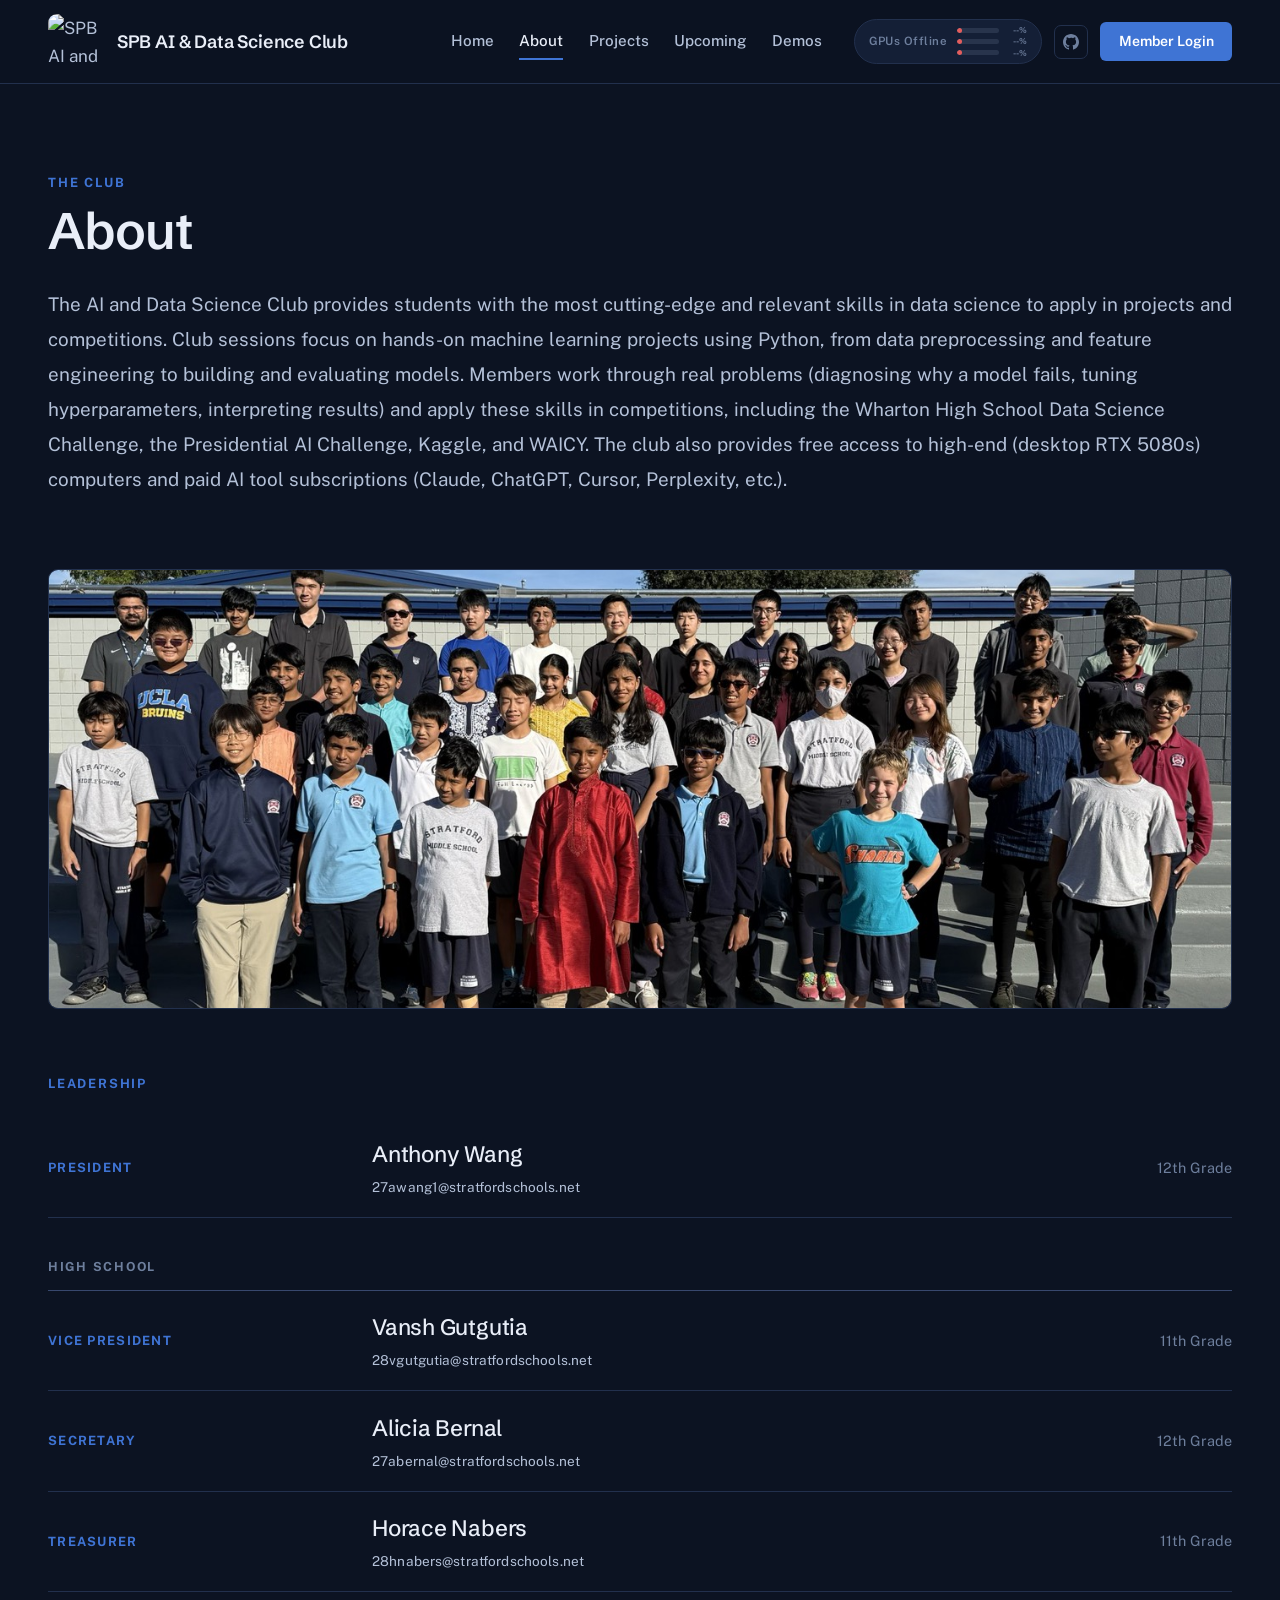
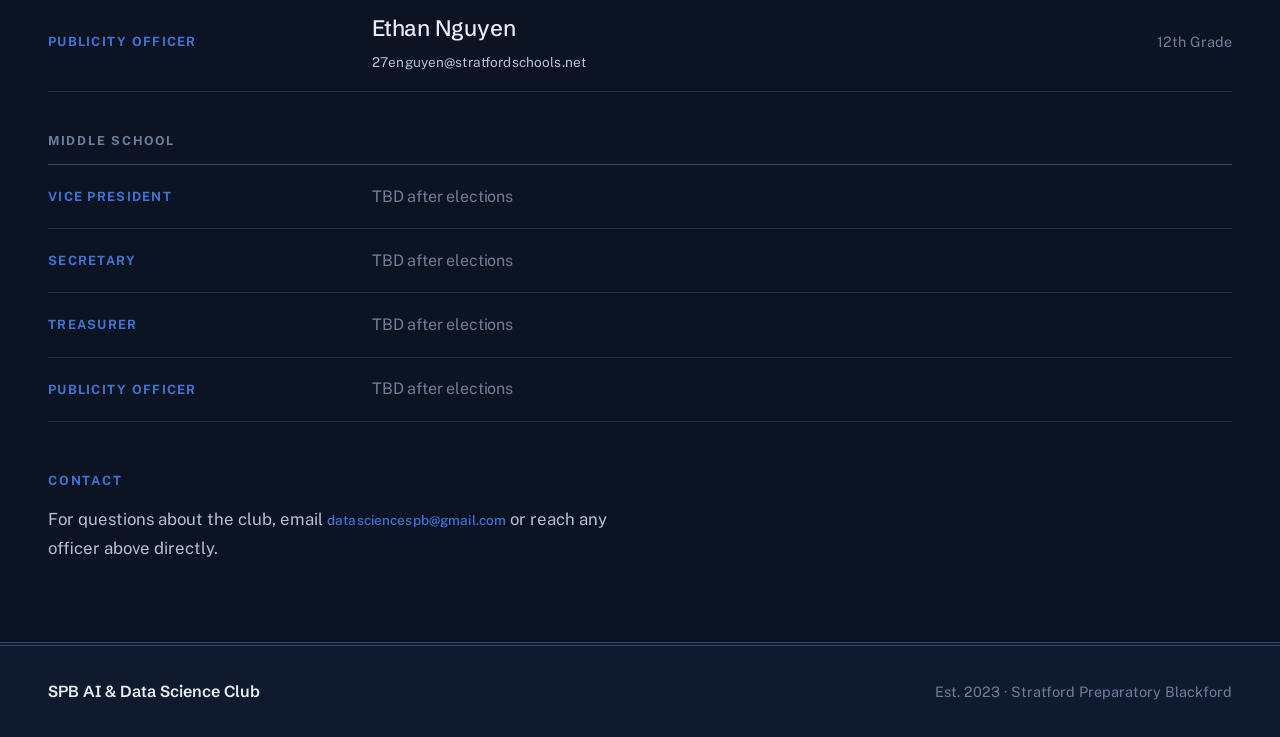
==== about.html @ 188452bf "Widen layout, enlarge poster, add Google Maps embed to Upcoming - Container width 1120 -> 1320px so " ====
<!DOCTYPE html>
<html lang="en">
<head>
  <meta charset="UTF-8" />
  <meta name="viewport" content="width=device-width, initial-scale=1.0" />
  <title>About - SPB AI &amp; Data Science Club</title>
  <link rel="preconnect" href="https://fonts.googleapis.com" />
  <link rel="preconnect" href="https://fonts.gstatic.com" crossorigin />
  <link href="https://fonts.googleapis.com/css2?family=Schibsted+Grotesk:ital,wght@0,400..900;1,400..900&family=Public+Sans:wght@400;500;600;700&display=swap" rel="stylesheet" />
  <meta name="description" content="What the club does, the competitions it enters, and the leadership roster." />
  <meta property="og:type" content="website" />
  <meta property="og:site_name" content="SPB AI &amp; Data Science Club" />
  <meta property="og:title" content="About - SPB AI & Data Science Club" />
  <meta property="og:description" content="What the club does, the competitions it enters, and the leadership roster." />
  <meta property="og:url" content="https://spbdatascience.org/about" />
  <meta property="og:image" content="https://spbdatascience.org/logo.png" />
  <meta name="twitter:card" content="summary" />
  <link rel="icon" type="image/png" href="/logo.png" />
  <link rel="stylesheet" href="css/style.css?v=40" />
</head>
<body>

  <header class="masthead">
    <div class="masthead-inner">
      <a href="/" class="brand">
        <img src="/logo.png" alt="SPB AI and Data Science Club" width="44" height="44" />
        <span class="brand-name">SPB AI &amp; Data Science Club</span>
      </a>
      <nav class="nav-links">
        <a href="/" data-nav="home">Home</a>
        <a href="/about" class="active" data-nav="about">About</a>
        <a href="/projects" data-nav="projects">Projects</a>
        <a href="/upcoming" data-nav="upcoming">Upcoming</a>
        <a href="https://demo.spbdatascience.org" data-nav="demos">Demos</a>
      </nav>
      <div class="masthead-right">
        <div class="gpu-status-pill" id="gpuPill"><div class="gd" id="gpuDot"></div><span class="gt" id="gpuTxt">GPUs</span></div>
        <a href="https://github.com/SPB-AI-Data-Science-Club" target="_blank" class="nav-github" title="GitHub">
          <svg width="16" height="16" viewBox="0 0 24 24" fill="currentColor"><path d="M12 0C5.374 0 0 5.373 0 12c0 5.302 3.438 9.8 8.207 11.387.599.111.793-.261.793-.577v-2.234c-3.338.726-4.033-1.416-4.033-1.416-.546-1.387-1.333-1.756-1.333-1.756-1.089-.745.083-.729.083-.729 1.205.084 1.839 1.237 1.839 1.237 1.07 1.834 2.807 1.304 3.492.997.107-.775.418-1.305.762-1.604-2.665-.305-5.467-1.334-5.467-5.931 0-1.311.469-2.381 1.236-3.221-.124-.303-.535-1.524.117-3.176 0 0 1.008-.322 3.301 1.23A11.509 11.509 0 0 1 12 5.803c1.02.005 2.047.138 3.006.404 2.291-1.552 3.297-1.23 3.297-1.23.653 1.653.242 2.874.118 3.176.77.84 1.235 1.911 1.235 3.221 0 4.609-2.807 5.624-5.479 5.921.43.372.823 1.102.823 2.222v3.293c0 .319.192.694.801.576C20.566 21.797 24 17.3 24 12c0-6.627-5.373-12-12-12z"/></svg>
        </a>
        <a href="https://club.spbdatascience.org" class="nav-login">Member Login</a>
      </div>
    </div>
  </header>

  <div class="page-wrap">
    <div class="container">

      <div class="page-header compact">
        <span class="kicker">The Club</span>
        <h1 class="section-title">About</h1>
      </div>

      <div class="about-desc">
        <p>The AI and Data Science Club provides students with the most cutting-edge and relevant skills in data science to apply in projects and competitions. Club sessions focus on hands-on machine learning projects using Python, from data preprocessing and feature engineering to building and evaluating models. Members work through real problems (diagnosing why a model fails, tuning hyperparameters, interpreting results) and apply these skills in competitions, including the Wharton High School Data Science Challenge, the Presidential AI Challenge, Kaggle, and WAICY. The club also provides free access to high-end (desktop RTX 5080s) computers and paid AI tool subscriptions (Claude, ChatGPT, Cursor, Perplexity, etc.).</p>
      </div>

      <div class="photo-feature" style="margin: 3rem 0 4rem;">
        <img class="photo-img" src="/img/club-photo.jpg" width="1400" height="1050" loading="lazy" decoding="async" alt="SPB AI and Data Science Club members" />
      </div>

      <span class="kicker">Leadership</span>

      <div class="roster">

        <div class="roster-row">
          <span class="roster-role">President</span>
          <span class="roster-person">
            <span class="roster-name">Anthony Wang</span>
            <a class="roster-email" href="mailto:27awang1@stratfordschools.net">27awang1@stratfordschools.net</a>
          </span>
          <span class="roster-grade">12th Grade</span>
        </div>

        <div class="roster-group">High School</div>

        <div class="roster-row">
          <span class="roster-role">Vice President</span>
          <span class="roster-person">
            <span class="roster-name">Vansh Gutgutia</span>
            <a class="roster-email" href="mailto:28vgutgutia@stratfordschools.net">28vgutgutia@stratfordschools.net</a>
          </span>
          <span class="roster-grade">11th Grade</span>
        </div>
        <div class="roster-row">
          <span class="roster-role">Secretary</span>
          <span class="roster-person">
            <span class="roster-name">Alicia Bernal</span>
            <a class="roster-email" href="mailto:27abernal@stratfordschools.net">27abernal@stratfordschools.net</a>
          </span>
          <span class="roster-grade">12th Grade</span>
        </div>
        <div class="roster-row">
          <span class="roster-role">Treasurer</span>
          <span class="roster-person">
            <span class="roster-name">Horace Nabers</span>
            <a class="roster-email" href="mailto:28hnabers@stratfordschools.net">28hnabers@stratfordschools.net</a>
          </span>
          <span class="roster-grade">11th Grade</span>
        </div>
        <div class="roster-row">
          <span class="roster-role">Publicity Officer</span>
          <span class="roster-person">
            <span class="roster-name">Ethan Nguyen</span>
            <a class="roster-email" href="mailto:27enguyen@stratfordschools.net">27enguyen@stratfordschools.net</a>
          </span>
          <span class="roster-grade">12th Grade</span>
        </div>

        <div class="roster-group">Middle School</div>

        <div class="roster-row">
          <span class="roster-role">Vice President</span>
          <span class="roster-name roster-name--empty">TBD after elections</span>
          <span class="roster-grade"></span>
        </div>
        <div class="roster-row">
          <span class="roster-role">Secretary</span>
          <span class="roster-name roster-name--empty">TBD after elections</span>
          <span class="roster-grade"></span>
        </div>
        <div class="roster-row">
          <span class="roster-role">Treasurer</span>
          <span class="roster-name roster-name--empty">TBD after elections</span>
          <span class="roster-grade"></span>
        </div>
        <div class="roster-row">
          <span class="roster-role">Publicity Officer</span>
          <span class="roster-name roster-name--empty">TBD after elections</span>
          <span class="roster-grade"></span>
        </div>

      </div>

      <div class="contact-block">
        <span class="kicker">Contact</span>
        <p class="contact-line">For questions about the club, email
          <a class="roster-email" href="mailto:datasciencespb@gmail.com">datasciencespb@gmail.com</a>
          or reach any officer above directly.</p>
      </div>

    </div>
  </div>

  <footer class="footer" style="margin-top: 5rem;">
    <div class="footer-inner">
      <span class="footer-left">SPB AI &amp; Data Science Club</span>
      <span class="footer-right">Est. 2023 &middot; Stratford Preparatory Blackford</span>
    </div>
  </footer>


<script>
(function(){
  if (window.matchMedia('(prefers-reduced-motion: reduce)').matches) return;
  var targets = document.querySelectorAll('.section, .project-row, .demo-banner, .roster-row, .photo-feature');
  if (!('IntersectionObserver' in window)) return;
  var io = new IntersectionObserver(function(entries){
    entries.forEach(function(e){
      if (e.isIntersecting) { e.target.classList.add('in'); io.unobserve(e.target); }
    });
  }, {threshold: 0.12});
  targets.forEach(function(t){ t.classList.add('reveal'); io.observe(t); });
})();
</script>
<script src="/js/gpu-status.js?v=7" defer></script>
</body>
</html>
---- css/style.css ----
/* ─────────────────────────────────────────────────────────────
   SPB AI & Data Science Club — dark editorial blue theme
   Schibsted Grotesk (display) + Public Sans (text) on deep navy
   ───────────────────────────────────────────────────────────── */

*, *::before, *::after { box-sizing: border-box; margin: 0; padding: 0; }

:root {
  color-scheme: dark;

  --paper:       #0c1322;   /* deep navy ground */
  --paper-deep:  #101a2e;   /* raised section panels */
  --card:        #141f36;

  --ink:         #e9eef8;   /* near-white text */
  --ink-soft:    #b4c1d8;
  --ink-faint:   #6e7f9d;

  --blue:        #3f74d4;   /* primary brand */
  --blue-deep:   #16294e;   /* dark panels */
  --blue-bright: #6494e8;   /* hover / links */
  --blue-wash:   #1a2a4a;   /* tinted fills */

  --rule:        #22304d;   /* hairlines */
  --rule-strong: #38486e;

  --ok:          #3ecb78;
  --warn:        #e3ab47;

  --font-display: 'Schibsted Grotesk', 'Helvetica Neue', sans-serif;
  --font-text:    'Public Sans', 'Helvetica Neue', sans-serif;
}

html { scroll-behavior: smooth; }
html, body { overflow-x: clip; }

body {
  font-family: var(--font-text);
  background: var(--paper);
  color: var(--ink-soft);
  font-size: 1.0625rem;
  line-height: 1.65;
  -webkit-font-smoothing: antialiased;
  min-height: 100vh;
  display: flex;
  flex-direction: column;
}

a { color: inherit; text-decoration: none; }

:focus-visible {
  outline: 2px solid var(--blue-bright);
  outline-offset: 3px;
  border-radius: 4px;
}

::selection { background: var(--blue); color: #fff; }

.container {
  max-width: 1320px;
  margin: 0 auto;
  padding: 0 clamp(1.25rem, 4vw, 3rem);
}

/* ── Masthead ── */
.masthead {
  position: sticky;
  top: 0;
  z-index: 100;
  background: color-mix(in srgb, var(--paper) 92%, transparent);
  backdrop-filter: blur(10px);
  border-bottom: 1px solid var(--rule);
}

.masthead-inner {
  max-width: 1320px;
  margin: 0 auto;
  padding: .85rem clamp(1.25rem, 4vw, 3rem);
  display: flex;
  align-items: center;
  gap: 2rem;
}

.brand {
  display: flex;
  align-items: center;
  gap: .8rem;
  flex-shrink: 0;
}
.brand img {
  width: 56px;
  height: 56px;
  border-radius: 9px;
  object-fit: contain;
  display: block;
}
.brand-name {
  font-family: var(--font-display);
  font-size: 1.12rem;
  font-weight: 600;
  letter-spacing: -.01em;
  color: var(--ink);
  white-space: nowrap;
}
.brand-name em {
  font-style: normal;
  color: var(--blue);
}

.nav-links {
  display: flex;
  align-items: center;
  gap: 1.6rem;
  margin-left: auto;
}
.nav-links a {
  font-size: .95rem;
  font-weight: 500;
  color: var(--ink-soft);
  padding: .3rem 0;
  border-bottom: 2px solid transparent;
  transition: color .15s, border-color .15s;
}
.nav-links a:hover { color: var(--ink); }
.nav-links a.active {
  color: var(--ink);
  border-bottom-color: var(--blue);
}

.masthead-right {
  display: flex;
  align-items: center;
  gap: .75rem;
  flex-shrink: 0;
}

.nav-github {
  display: flex;
  align-items: center;
  justify-content: center;
  width: 34px;
  height: 34px;
  border-radius: 7px;
  border: 1px solid var(--rule);
  color: var(--ink-faint);
  transition: color .15s, border-color .15s;
}
.nav-github:hover { color: var(--ink); border-color: var(--rule-strong); }

.nav-login {
  background: var(--blue);
  color: #fff;
  font-size: .88rem;
  font-weight: 600;
  padding: .5rem 1.15rem;
  border-radius: 6px;
  white-space: nowrap;
  transition: background .15s;
}
.nav-login:hover { background: var(--blue-bright); }

/* ── GPU status pill ── */
.gpu-status-pill {
  display: inline-flex;
  align-items: center;
  justify-content: center;
  flex-shrink: 0;
  gap: .45rem;
  padding: .3rem .75rem;
  border-radius: 999px;
  border: 1px solid var(--rule);
  background: var(--card);
  font-size: .72rem;
  font-weight: 600;
  letter-spacing: .04em;
  cursor: default;
  white-space: nowrap;
}
.gpu-status-pill .gd {
  width: 7px; height: 7px;
  border-radius: 50%;
  flex-shrink: 0;
  background: var(--rule-strong);
}
.gpu-status-pill .gd.ready { background: var(--ok); animation: gpuGlow 2s ease-in-out infinite; }
.gpu-status-pill .gd.busy  { background: var(--warn); animation: gpuGlow 1s ease-in-out infinite; }
.gpu-status-pill .gt { color: var(--ink-faint); }
.gpu-status-pill .gt.ready { color: var(--ok); }
.gpu-status-pill .gt.busy  { color: var(--warn); }
@keyframes gpuGlow { 0%, 100% { opacity: 1; } 50% { opacity: .35; } }

/* ── Type helpers ── */
.kicker {
  display: block;
  font-size: .8rem;
  font-weight: 700;
  letter-spacing: .14em;
  text-transform: uppercase;
  color: var(--blue);
}

.section-title {
  font-family: var(--font-display);
  font-size: clamp(2.2rem, 4.5vw, 3.2rem);
  font-weight: 600;
  letter-spacing: -.02em;
  line-height: 1.1;
  color: var(--ink);
}

/* ── Hero ── */
.hero {
  position: relative;
  overflow: hidden;
  padding: clamp(4.5rem, 10vw, 8rem) 0 clamp(4rem, 8vw, 6.5rem);
}
.hero .container { position: relative; z-index: 1; }

.hero-blobs {
  position: absolute;
  top: 0;
  bottom: 0;
  left: 50%;
  width: min(100vw, 1680px);
  transform: translateX(-50%);
  pointer-events: none;
}
.blob {
  position: absolute;
  filter: blur(64px);
  will-change: transform, border-radius;
}
.blob-1 {
  width: 580px; height: 470px;
  top: -140px; left: -120px;
  opacity: .55;
  background: linear-gradient(130deg, #1e3c72, #152a51 70%);
  border-radius: 58% 42% 64% 36% / 46% 62% 38% 54%;
  animation: blobMorph 14s ease-in-out infinite alternate,
             blobDrift1 23s ease-in-out infinite alternate;
}
.blob-2 {
  width: 640px; height: 520px;
  top: -60px; right: -180px;
  opacity: .6;
  background: linear-gradient(220deg, #1a3260, #101d39 65%);
  border-radius: 38% 62% 46% 54% / 60% 38% 62% 40%;
  animation: blobMorph 18s ease-in-out infinite alternate-reverse,
             blobDrift2 29s ease-in-out infinite alternate;
}
.blob-3 {
  width: 420px; height: 360px;
  bottom: -160px; left: 38%;
  opacity: .45;
  background: linear-gradient(40deg, #2a55a0, #1b3868 75%);
  border-radius: 52% 48% 38% 62% / 44% 56% 44% 56%;
  animation: blobMorph 16s ease-in-out infinite alternate,
             blobDrift3 26s ease-in-out infinite alternate-reverse;
}

@keyframes blobMorph {
  0%   { border-radius: 58% 42% 64% 36% / 46% 62% 38% 54%; }
  35%  { border-radius: 42% 58% 48% 52% / 58% 40% 60% 42%; }
  70%  { border-radius: 64% 36% 40% 60% / 38% 58% 42% 62%; }
  100% { border-radius: 46% 54% 60% 40% / 56% 44% 58% 42%; }
}
@keyframes blobDrift1 {
  from { transform: translate(0, 0) rotate(0deg) scale(1); }
  to   { transform: translate(70px, 40px) rotate(9deg) scale(1.08); }
}
@keyframes blobDrift2 {
  from { transform: translate(0, 0) rotate(0deg) scale(1); }
  to   { transform: translate(-80px, 50px) rotate(-7deg) scale(1.12); }
}
@keyframes blobDrift3 {
  from { transform: translate(0, 0) rotate(0deg) scale(1.05); }
  to   { transform: translate(60px, -45px) rotate(6deg) scale(.95); }
}

@media (prefers-reduced-motion: reduce) {
  .blob { animation: none; }
}

@media (max-width: 720px) {
  .blob { filter: blur(48px); }
  .blob-1 { width: 380px; height: 320px; top: -100px; left: -110px; }
  .blob-2 { width: 420px; height: 360px; right: -160px; }
  .blob-3 { width: 300px; height: 260px; bottom: -120px; }
}

.hero .kicker { margin-bottom: 1.4rem; }

.hero-title {
  font-family: var(--font-display);
  font-size: clamp(2.6rem, 6.5vw, 5.4rem);
  font-weight: 600;
  line-height: 1.04;
  letter-spacing: -.025em;
  color: var(--ink);
  margin-bottom: 1.75rem;
}
.hero-title .amp {
  font-style: normal;
  font-weight: 400;
  color: var(--blue);
}
.hero-line { display: block; }

.hero-lede {
  font-size: clamp(1.1rem, 2vw, 1.3rem);
  line-height: 1.6;
  color: var(--ink-soft);
  max-width: 54ch;
  margin-bottom: 2.5rem;
}

.hero-actions {
  display: flex;
  align-items: center;
  gap: 1.75rem;
  flex-wrap: wrap;
}

/* ── Buttons ── */
.btn-solid {
  display: inline-block;
  background: var(--blue);
  color: #fff;
  font-weight: 600;
  font-size: .98rem;
  padding: .75rem 1.7rem;
  border-radius: 6px;
  transition: background .15s;
}
.btn-solid:hover { background: var(--blue-bright); }
.btn-solid.sm { padding: .55rem 1.3rem; font-size: .9rem; }

.btn-text {
  font-weight: 600;
  font-size: .98rem;
  color: var(--blue);
  border-bottom: 1px solid transparent;
  transition: border-color .15s;
}
.btn-text:hover { border-bottom-color: var(--blue); }

/* ── Ticker band ── */
.ticker {
  position: relative;
  z-index: 2;
  width: 108vw;
  margin: -1.2rem -4vw 0;
  transform: rotate(-2.5deg);
  background: var(--blue-deep);
  color: #e8eefb;
  overflow: hidden;
}
.ticker-track {
  display: flex;
  width: max-content;
  animation: tickerScroll 180s linear infinite;
}
.ticker-group {
  display: flex;
  align-items: center;
  padding: .72rem 0;
}
.ticker-group span {
  font-size: .82rem;
  font-weight: 600;
  letter-spacing: .14em;
  text-transform: uppercase;
  white-space: nowrap;
  margin: 0 1.4rem;
}
.ticker-group i {
  font-style: normal;
  font-size: .7rem;
  color: #7a9bd8;
}
@keyframes tickerScroll {
  to { transform: translateX(-50%); }
}
@media (prefers-reduced-motion: reduce) {
  .ticker-track { animation: none; }
}

/* ── Page sections ── */
.section {
  padding: clamp(3.5rem, 7vw, 5.5rem) 0;
}
.section + .section { border-top: 1px solid var(--rule); }

.section-head { margin-bottom: 2rem; }
.section-head .section-title { margin-top: .6rem; }

/* ── Inner pages ── */
.page-wrap { flex: 1; }

.page-header {
  padding: clamp(3.5rem, 7vw, 5.5rem) 0 0;
  margin-bottom: clamp(2.5rem, 5vw, 4rem);
}
.page-header .section-title { margin-top: .6rem; }
.page-header.compact { margin-bottom: 1.75rem; }

.page-intro {
  font-size: 1.15rem;
  line-height: 1.7;
  color: var(--ink-soft);
  max-width: 60ch;
  margin-top: 1.25rem;
}

/* ── Upcoming event hero: text left, poster tacked on the right ── */
.event-hero {
  padding: clamp(3.5rem, 7vw, 5.5rem) 0 0;
  margin-bottom: clamp(2.5rem, 5vw, 4rem);
  display: grid;
  grid-template-columns: minmax(0, 1fr) clamp(340px, 36vw, 480px);
  gap: clamp(2rem, 5vw, 4.5rem);
  align-items: start;
}
.event-hero-text .section-title { margin-top: .6rem; }
.event-hero .page-intro { margin-top: 1.5rem; }
.event-hosts {
  margin-top: 1rem;
  font-size: .92rem;
  font-weight: 600;
  color: var(--ink-faint);
  letter-spacing: .01em;
}

.poster-pin {
  position: relative;
  margin: 1rem 0 0;
  transform: rotate(1.4deg);
  transition: transform .25s ease;
}
.poster-pin:hover { transform: rotate(0deg) translateY(-2px); }
.poster-pin img {
  display: block;
  width: 100%;
  height: auto;
  border-radius: 4px;
  border: 1px solid var(--rule);
  box-shadow: 0 16px 38px rgba(20, 31, 54, .22), 0 3px 8px rgba(20, 31, 54, .12);
}
/* Subtle pushpin holding the poster to the page */
.poster-pin::before {
  content: "";
  position: absolute;
  top: -9px; left: 50%;
  width: 16px; height: 16px;
  margin-left: -8px;
  border-radius: 50%;
  background:
    radial-gradient(circle at 35% 32%, #6ea0ff 0%, #3f74d4 45%, #29508f 100%);
  box-shadow: 0 3px 5px rgba(20, 31, 54, .4);
  z-index: 2;
}
.poster-pin::after {
  content: "";
  position: absolute;
  top: 3px; left: 50%;
  width: 2px; height: 9px;
  margin-left: -1px;
  background: rgba(20, 31, 54, .35);
  z-index: 1;
}

@media (max-width: 820px) {
  .event-hero {
    grid-template-columns: 1fr;
    gap: 2rem;
  }
  .poster-pin {
    max-width: 400px;
    margin: .5rem auto 0;
    transform: rotate(0deg);
  }
}

/* ── Map embed (Upcoming: Getting There) ── */
.map-frame {
  margin-top: 1.25rem;
  position: relative;
  width: 100%;
  aspect-ratio: 16 / 9;
  border: 1px solid var(--rule);
  border-radius: 12px;
  overflow: hidden;
  box-shadow: 0 10px 30px rgba(20, 31, 54, .12);
}
.map-frame iframe {
  position: absolute;
  inset: 0;
  width: 100%;
  height: 100%;
  border: 0;
  display: block;
}
.map-note {
  margin-top: 1rem;
  font-size: .95rem;
  color: var(--ink-soft);
}
.map-note .event-link { font-weight: 600; }
@media (max-width: 640px) {
  .map-frame { aspect-ratio: 4 / 3; }
}

/* ── Placeholders (photo / gallery) ── */
.photo-placeholder {
  border: 1px solid var(--rule);
  border-radius: 10px;
  background: var(--paper-deep);
  height: 440px;
  display: flex;
  align-items: center;
  justify-content: center;
}
.placeholder-text {
  font-size: .8rem;
  font-weight: 600;
  letter-spacing: .12em;
  text-transform: uppercase;
  color: var(--ink-faint);
}

/* Feature photo: full width of the page column */
.photo-feature {
  position: relative;
  width: 100%;
}

/* Photo band: one straight strip drifting left to right */
.photo-band {
  overflow: hidden;
  width: 100vw;
  margin-left: calc(50% - 50vw);
}
.photo-band-track {
  display: flex;
  gap: 1.1rem;
  width: max-content;
  animation: bandDrift 80s linear infinite;
}
.photo-band:hover .photo-band-track { animation-play-state: paused; }
.photo-band-track img {
  height: 390px;
  width: auto;
  border-radius: 12px;
  border: 1px solid var(--rule);
  display: block;
  flex-shrink: 0;
}
@keyframes bandDrift {
  from { transform: translateX(-50%); }
  to   { transform: translateX(0); }
}
@media (prefers-reduced-motion: reduce) {
  .photo-band { overflow-x: auto; }
  .photo-band-track { animation: none; }
}
@media (max-width: 720px) {
  .photo-band-track img { height: 255px; }
}


/* ── Demo banner (projects) ── */
.demo-banner {
  display: flex;
  align-items: center;
  justify-content: space-between;
  gap: 2rem;
  background: var(--blue-deep);
  border-radius: 14px 64px 14px 64px;
  transform: rotate(-.5deg);
  padding: 1.9rem 2.75rem;
  margin-bottom: clamp(2.5rem, 5vw, 4rem);
  transition: background .15s;
}
.demo-banner:hover { background: #1d345e; }
.demo-banner-title {
  font-family: var(--font-display);
  font-size: 1.45rem;
  font-weight: 600;
  letter-spacing: -.01em;
  color: #fff;
  margin-bottom: .3rem;
}
.demo-banner-sub {
  font-size: .95rem;
  line-height: 1.6;
  color: #aabfe4;
  max-width: 56ch;
}
.demo-banner { border: 1px solid var(--rule-strong); }
.demo-banner-btn {
  flex-shrink: 0;
  padding: .8rem 2rem;
  background: var(--blue);
  color: #fff;
  border-radius: 8px;
  font-size: .95rem;
  font-weight: 700;
  transition: background .15s;
}
.demo-banner:hover .demo-banner-btn { background: var(--blue-bright); }

/* ── Upcoming event page ── */
.event-grid {
  display: grid;
  grid-template-columns: repeat(auto-fit, minmax(220px, 1fr));
  gap: 1rem;
  margin-bottom: clamp(2.5rem, 5vw, 4rem);
}
.event-card {
  display: flex;
  flex-direction: column;
  gap: .45rem;
  padding: 1.5rem 1.6rem;
  background: var(--card);
  border: 1px solid var(--rule);
  border-radius: 12px;
}
.event-card-label {
  font-size: .74rem;
  font-weight: 700;
  letter-spacing: .12em;
  text-transform: uppercase;
  color: var(--blue-bright);
}
.event-card-value {
  font-family: var(--font-display);
  font-size: 1.18rem;
  font-weight: 600;
  line-height: 1.35;
  color: var(--ink);
}
.event-card-note {
  font-size: .88rem;
  line-height: 1.55;
  color: var(--ink-faint);
}

.event-section { margin-bottom: clamp(2.5rem, 5vw, 4rem); }

.prize-row {
  display: grid;
  grid-template-columns: repeat(3, 1fr);
  gap: 1rem;
  margin-top: 1.25rem;
}
.prize-card {
  display: flex;
  flex-direction: column;
  align-items: center;
  gap: .35rem;
  padding: 1.75rem 1rem;
  border-radius: 12px;
  border: 1px solid var(--rule-strong);
  background: var(--blue-deep);
}
.prize-card.prize-1 { background: var(--blue); border-color: var(--blue-bright); }
.prize-place {
  font-size: .78rem;
  font-weight: 700;
  letter-spacing: .12em;
  text-transform: uppercase;
  color: #aabfe4;
}
.prize-card.prize-1 .prize-place { color: #dbe6fb; }
.prize-amount {
  font-family: var(--font-display);
  font-size: clamp(1.9rem, 4vw, 2.6rem);
  font-weight: 700;
  letter-spacing: -.02em;
  color: #fff;
}
.prize-note {
  margin-top: 1rem;
  font-size: .95rem;
  color: var(--ink-soft);
}

.event-steps {
  display: flex;
  flex-direction: column;
  border-top: 1px solid var(--rule);
  margin-top: 1.25rem;
}
.event-step {
  display: flex;
  gap: 1.6rem;
  padding: 1.75rem 0;
  border-bottom: 1px solid var(--rule);
}
.event-step-no {
  flex-shrink: 0;
  font-family: var(--font-display);
  font-weight: 700;
  font-size: 2.2rem;
  line-height: 1;
  color: transparent;
  -webkit-text-stroke: 1.5px #3c5179;
}
.event-step-title {
  font-family: var(--font-display);
  font-size: 1.15rem;
  font-weight: 600;
  color: var(--ink);
  margin-bottom: .35rem;
}
.event-step-desc {
  font-size: .98rem;
  line-height: 1.7;
  color: var(--ink-soft);
  max-width: 70ch;
}

.event-facts {
  list-style: none;
  margin-top: 1.25rem;
}
.event-facts li {
  position: relative;
  padding: .55rem 0 .55rem 1.5rem;
  font-size: 1rem;
  line-height: 1.7;
  color: var(--ink-soft);
}
.event-facts li::before {
  content: "";
  position: absolute;
  left: 0;
  top: 1.15rem;
  width: .55rem;
  height: .55rem;
  border-radius: 2px;
  background: var(--blue);
}
.event-link {
  color: var(--blue-bright);
  border-bottom: 1px solid transparent;
  transition: border-color .15s;
}
.event-link:hover { border-bottom-color: var(--blue-bright); }

@media (max-width: 720px) {
  .prize-row { grid-template-columns: 1fr; }
  .event-step { gap: 1rem; }
}

/* ── Project catalog ── */
.project-list { border-top: 1px solid var(--rule); }

.project-row {
  display: grid;
  grid-template-columns: 6rem 1fr auto;
  gap: 2rem;
  padding: 2.6rem 0;
  border-bottom: 1px solid var(--rule);
}

.project-no {
  font-family: var(--font-display);
  font-style: normal;
  font-weight: 700;
  font-size: 3rem;
  line-height: 1;
  color: transparent;
  -webkit-text-stroke: 1.5px #3c5179;
}

.project-meta {
  font-size: .78rem;
  font-weight: 700;
  letter-spacing: .12em;
  text-transform: uppercase;
  color: var(--blue);
  margin-bottom: .55rem;
}
.project-meta .pcat { color: var(--ink-faint); }
.project-meta .psep { color: var(--rule-strong); margin: 0 .4rem; }

.project-title {
  font-family: var(--font-display);
  font-size: 1.65rem;
  font-weight: 600;
  letter-spacing: -.015em;
  color: var(--ink);
  margin-bottom: .65rem;
  transition: color .15s;
}
.project-row:hover .project-title { color: var(--blue); }

.project-desc {
  font-size: 1rem;
  line-height: 1.7;
  color: var(--ink-soft);
  max-width: 62ch;
  margin-bottom: .9rem;
}

.project-stack {
  font-size: .88rem;
  color: var(--ink-faint);
  letter-spacing: .01em;
}

.project-links {
  display: flex;
  flex-direction: column;
  align-items: flex-end;
  justify-content: center;
  gap: .9rem;
}

/* ── About: description ── */
.about-desc {
  margin-bottom: clamp(3rem, 6vw, 4.5rem);
}
.about-desc p {
  font-size: 1.18rem;
  line-height: 1.85;
  color: var(--ink-soft);
}
.about-desc p + p { margin-top: 1.1rem; }

/* ── About: leadership roster ── */
.roster { margin-top: 1.5rem; }

.roster-group {
  font-size: .78rem;
  font-weight: 700;
  letter-spacing: .14em;
  text-transform: uppercase;
  color: var(--ink-faint);
  padding: 2.4rem 0 .8rem;
  border-bottom: 1px solid var(--rule-strong);
}
.roster-group:first-child { padding-top: 0; }

.roster-row {
  display: grid;
  grid-template-columns: 300px 1fr auto;
  align-items: center;
  gap: 1.5rem;
  padding: 1.15rem 0;
  border-bottom: 1px solid var(--rule);
}

.roster-role {
  font-size: .8rem;
  font-weight: 700;
  letter-spacing: .1em;
  text-transform: uppercase;
  color: var(--blue);
}
.roster-person {
  display: flex;
  flex-direction: column;
  gap: .2rem;
  min-width: 0;
}
.roster-name {
  font-family: var(--font-display);
  font-size: 1.4rem;
  font-weight: 500;
  letter-spacing: -.01em;
  color: var(--ink);
}
.roster-email {
  font-size: .85rem;
  color: var(--ink-soft);
  letter-spacing: .01em;
  word-break: break-word;
  transition: color .15s;
}
.roster-email:hover { color: var(--blue); text-decoration: underline; }

.contact-block { margin-top: 3rem; }
.contact-block .kicker { margin-bottom: .9rem; }
.contact-line {
  font-size: 1.05rem;
  line-height: 1.7;
  color: var(--ink-soft);
  max-width: 60ch;
}
.contact-line a { color: var(--blue); font-weight: 500; }
.contact-line a:hover { text-decoration: underline; }
.roster-name--empty {
  font-family: var(--font-text);
  font-size: 1rem;
  font-style: normal;
  font-weight: 400;
  color: var(--ink-faint);
}
.roster-grade {
  font-size: .9rem;
  color: var(--ink-faint);
}

/* ── Footer ── */
.footer {
  border-top: 4px double var(--rule-strong);
  margin-top: auto;
  background: var(--paper-deep);
}
.footer-inner {
  max-width: 1320px;
  margin: 0 auto;
  padding: 2rem clamp(1.25rem, 4vw, 3rem);
  display: flex;
  align-items: center;
  justify-content: space-between;
  flex-wrap: wrap;
  gap: 1rem;
}
.footer-left {
  font-family: var(--font-display);
  font-size: 1rem;
  font-weight: 600;
  color: var(--ink);
}
.footer-right {
  font-size: .9rem;
  color: var(--ink-faint);
}

/* ── Responsive ── */
@media (max-width: 900px) {
  .masthead-inner { gap: 1.25rem; }
  .brand-name { display: none; }
  .nav-links { gap: 1.1rem; }
  .roster-row { grid-template-columns: 220px 1fr auto; }
}

@media (max-width: 720px) {
  .masthead-inner {
    flex-wrap: wrap;
    row-gap: .6rem;
    padding-top: .7rem;
    padding-bottom: .7rem;
  }
  .brand img { width: 46px; height: 46px; }
  .masthead-right { margin-left: auto; }
  .nav-github { display: none; }
  .nav-links {
    order: 5;
    width: 100%;
    margin-left: 0;
    gap: 1.5rem;
  }

  .ticker { margin-top: -1rem; }

  .project-row {
    grid-template-columns: 1fr;
    gap: .35rem;
    padding: 2rem 0;
  }
  .project-no { font-size: 1.7rem; -webkit-text-stroke: 1px var(--rule-strong); margin-bottom: .3rem; }
  .project-links {
    flex-direction: row;
    align-items: center;
    justify-content: flex-start;
    gap: 1.5rem;
    margin-top: 1.1rem;
  }


  .roster-row {
    grid-template-columns: 1fr;
    gap: .15rem;
    padding: 1rem 0;
  }

  .photo-placeholder { height: 260px; }


  .demo-banner { flex-direction: column; align-items: flex-start; padding: 1.6rem 1.75rem; border-radius: 12px 36px 12px 36px; }
}

@media (max-width: 460px) {
  .nav-links { gap: .85rem; }
  .nav-links a { font-size: .88rem; }
  .nav-login { padding: .45rem .9rem; font-size: .82rem; }
  .gallery-grid { grid-template-columns: 1fr; }
  .photo-placeholder { height: 200px; }
}

/* ── GPU pill on small screens ──
   The enhanced pill (three per-machine usage bars, injected by gpu-status.js)
   is too wide for a phone masthead and was overflowing the bar, crowding the
   logo, and wrapping awkwardly. Keep the masthead top row stable and shrink the
   pill to a compact bars-only widget. The injected styles use !important, so
   these overrides are scoped to .masthead and also use !important to win. */
@media (max-width: 720px) {
  .masthead-inner { flex-wrap: wrap; }
  /* Row 1: logo on the left, status + login on the right, never overflowing */
  .brand { margin-right: auto; }
  .masthead-right {
    flex-wrap: nowrap;
    gap: .5rem;
    min-width: 0;
  }
  .masthead-right .gpu-status-pill,
  .masthead-right #gpuPill { flex-shrink: 0; }
  /* Compact pill: drop the wordy label and the percent readouts, keep the
     color-coded bars; full detail stays one tap away in the popup. */
  .masthead .gpu-status-pill .gt { display: none !important; }
  .masthead .gpu-bar-pct { display: none !important; }
  .masthead .gpu-bar-track { width: 26px !important; }
  .masthead #gpuPill,
  .masthead .gpu-status-pill {
    gap: .45rem !important;
    padding: .35rem .55rem !important;
  }
}
@media (max-width: 380px) {
  .masthead .gpu-bar-track { width: 20px !important; }
  .masthead .nav-login { padding: .42rem .8rem; }
}


/* Compact photo strip shown until real photos exist */
.photo-strip {
  border: 1px dashed var(--rule-strong);
  border-radius: 12px;
  background: var(--paper-deep);
  height: 170px;
  display: flex;
  align-items: center;
  justify-content: center;
}

/* Scroll reveal: a quiet rise, nothing theatrical */
.reveal {
  opacity: 0;
  transform: translateY(14px);
  transition: opacity .55s ease, transform .55s ease;
}
.reveal.in {
  opacity: 1;
  transform: none;
}
@media (prefers-reduced-motion: reduce) {
  .reveal { opacity: 1; transform: none; transition: none; }
}


/* Real photos */
.photo-feature .photo-img {
  width: 100%;
  height: 440px;
  object-fit: cover;
  border-radius: 10px;
  border: 1px solid var(--rule);
  display: block;
}
@media (max-width: 720px) {
  .photo-feature .photo-img { height: 260px; }
}

/* Ticker separators are decorative glyphs, never italic */
.ticker i { font-style: normal; }
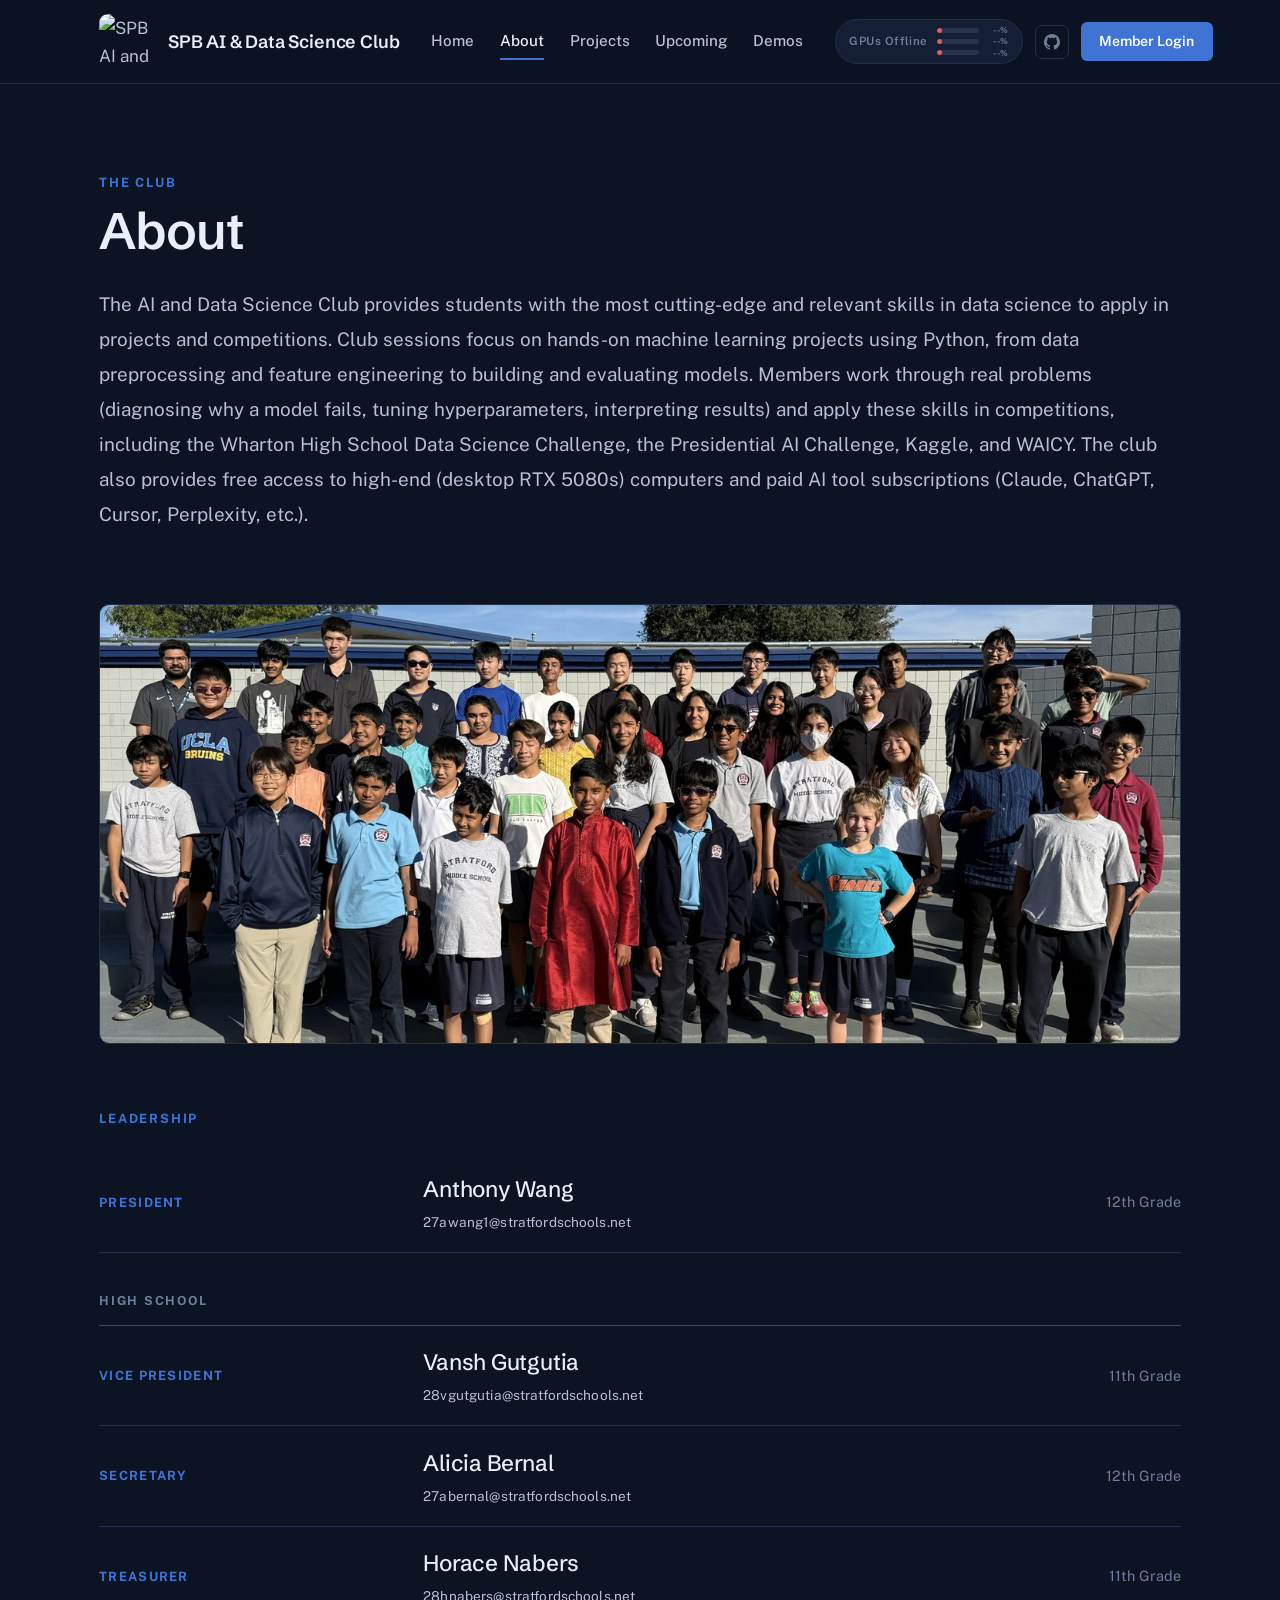
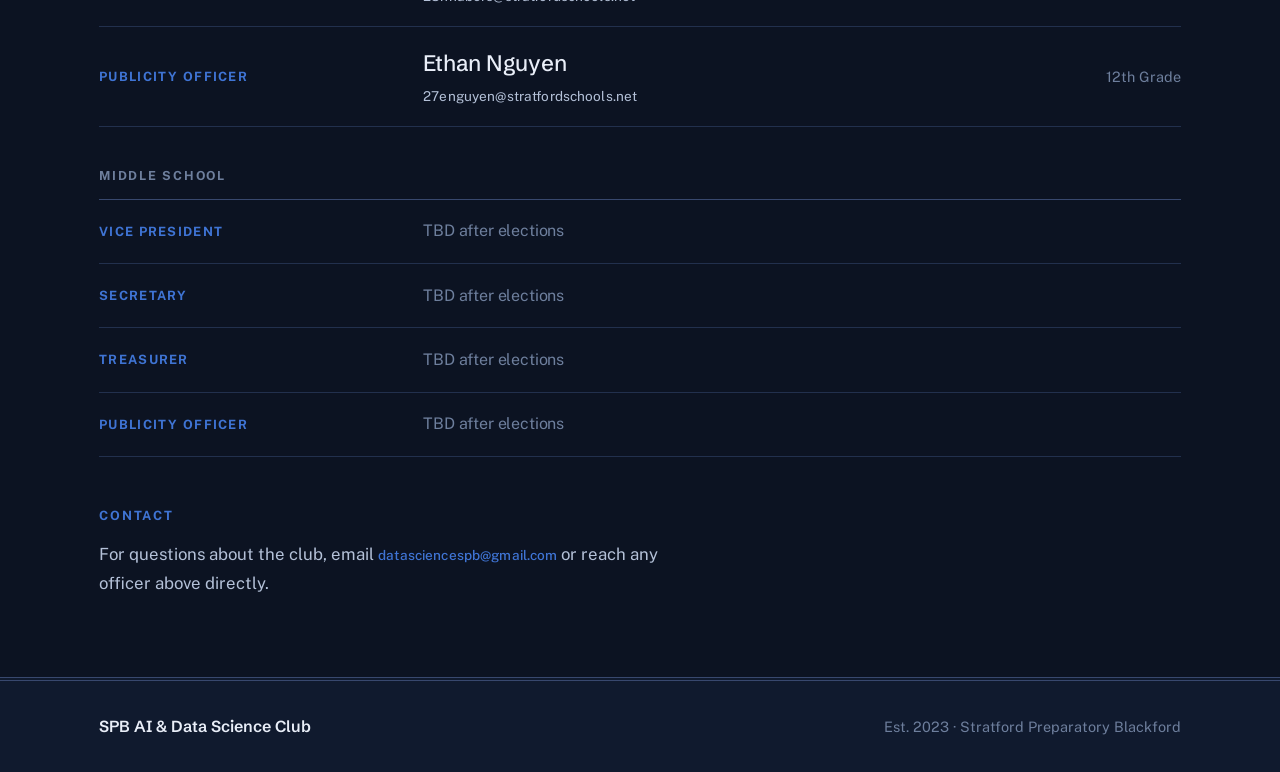
==== commit 5ef2e58a: "Fluid responsive width + masthead row-wrap; cache fix is server-side - Replace fixed 1320px containe" ====
--- a/about.html
+++ b/about.html
@@ -16,7 +16,7 @@
   <meta property="og:image" content="https://spbdatascience.org/logo.png" />
   <meta name="twitter:card" content="summary" />
   <link rel="icon" type="image/png" href="/logo.png" />
-  <link rel="stylesheet" href="css/style.css?v=40" />
+  <link rel="stylesheet" href="css/style.css?v=41" />
 </head>
 <body>
 
--- a/css/style.css
+++ b/css/style.css
@@ -29,6 +29,10 @@
 
   --font-display: 'Schibsted Grotesk', 'Helvetica Neue', sans-serif;
   --font-text:    'Public Sans', 'Helvetica Neue', sans-serif;
+
+  /* Shell width: fluid, fills ~92% of the viewport with a soft cap that only
+     keeps line lengths comfortable on very large monitors. Not a fixed box. */
+  --shell: min(92vw, 90rem);
 }
 
 html { scroll-behavior: smooth; }
@@ -57,7 +61,7 @@
 ::selection { background: var(--blue); color: #fff; }
 
 .container {
-  max-width: 1320px;
+  max-width: var(--shell);
   margin: 0 auto;
   padding: 0 clamp(1.25rem, 4vw, 3rem);
 }
@@ -73,7 +77,7 @@
 }
 
 .masthead-inner {
-  max-width: 1320px;
+  max-width: var(--shell);
   margin: 0 auto;
   padding: .85rem clamp(1.25rem, 4vw, 3rem);
   display: flex;
@@ -910,7 +914,7 @@
   background: var(--paper-deep);
 }
 .footer-inner {
-  max-width: 1320px;
+  max-width: var(--shell);
   margin: 0 auto;
   padding: 2rem clamp(1.25rem, 4vw, 3rem);
   display: flex;
@@ -931,6 +935,16 @@
 }
 
 /* ── Responsive ── */
+
+/* The inline nav, full GPU pill, github, and login together need about 1240px
+   on a single row. Below that, drop the nav to its own row so the masthead can
+   never overflow the viewport (it was clipping the login button on tablets). */
+@media (max-width: 1240px) {
+  .masthead-inner { flex-wrap: wrap; row-gap: .6rem; }
+  .masthead-right { margin-left: auto; }
+  .nav-links { order: 5; width: 100%; margin-left: 0; }
+}
+
 @media (max-width: 900px) {
   .masthead-inner { gap: 1.25rem; }
   .brand-name { display: none; }
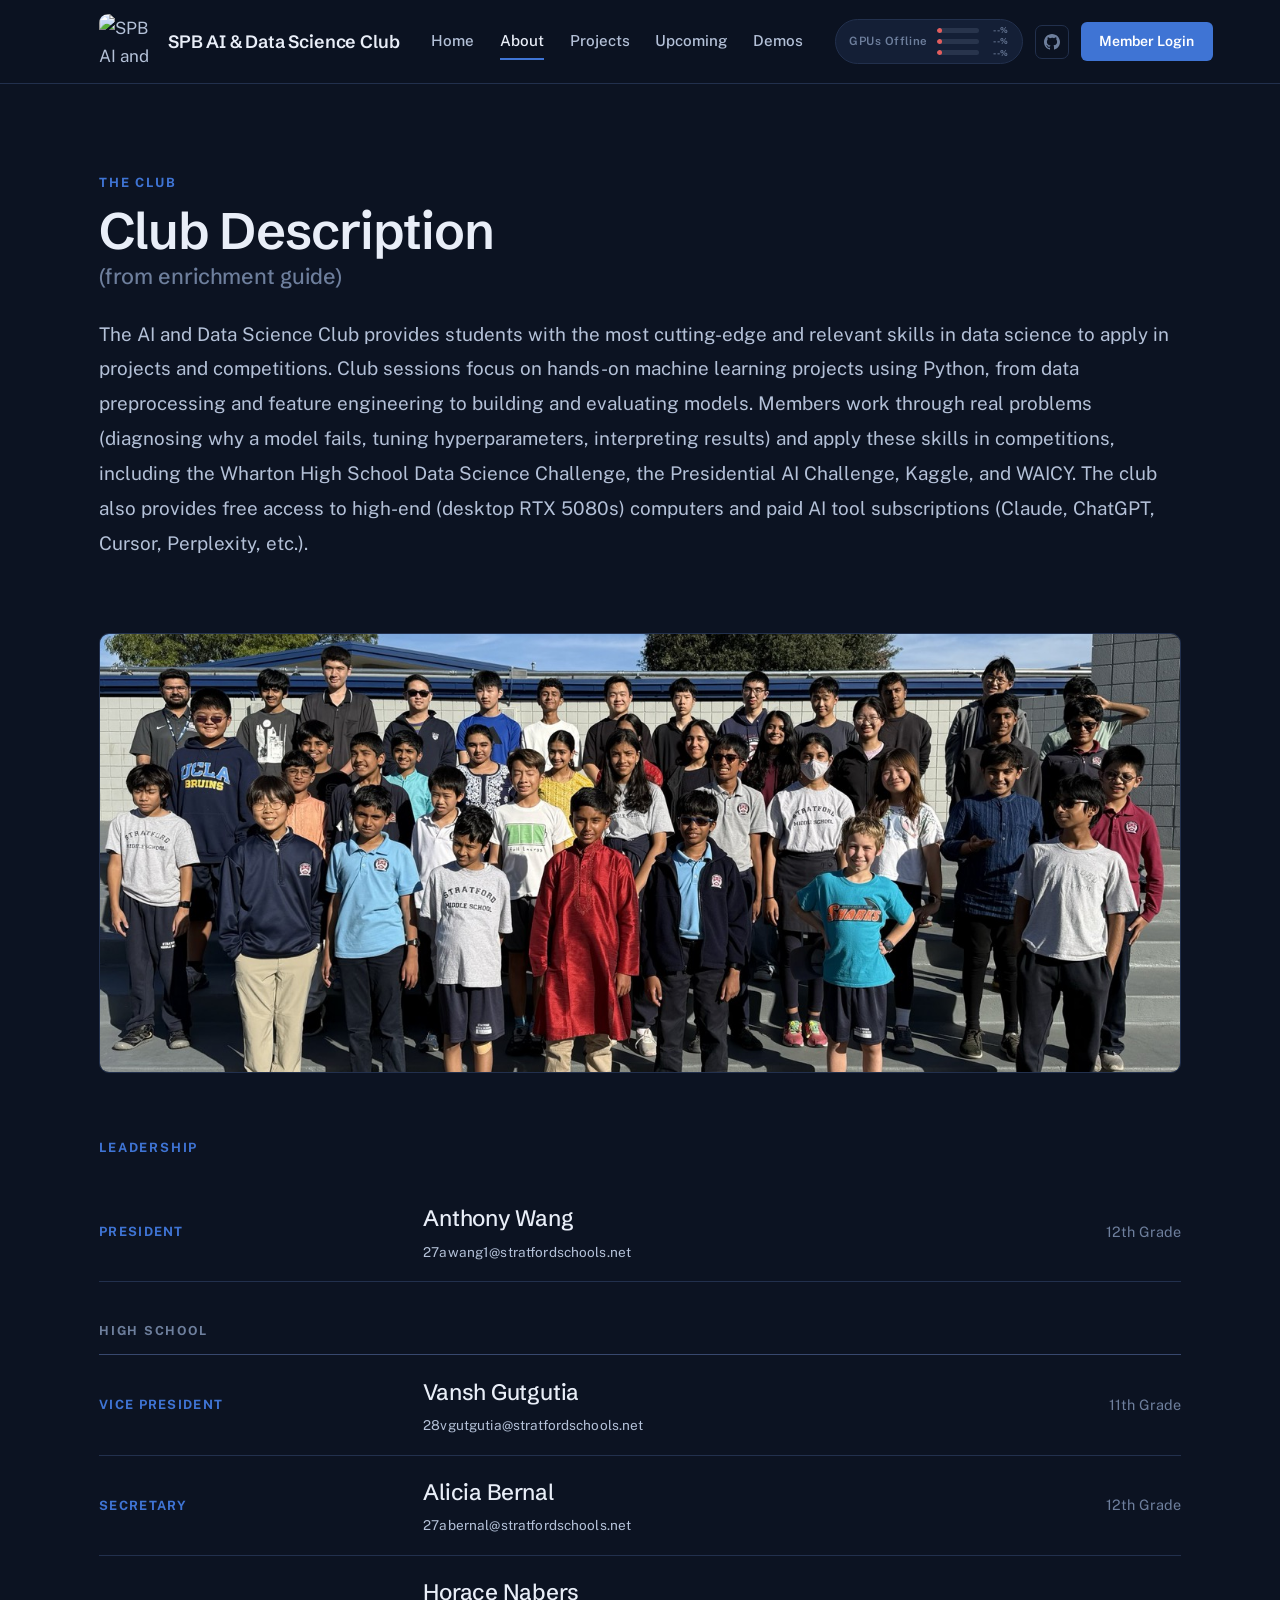
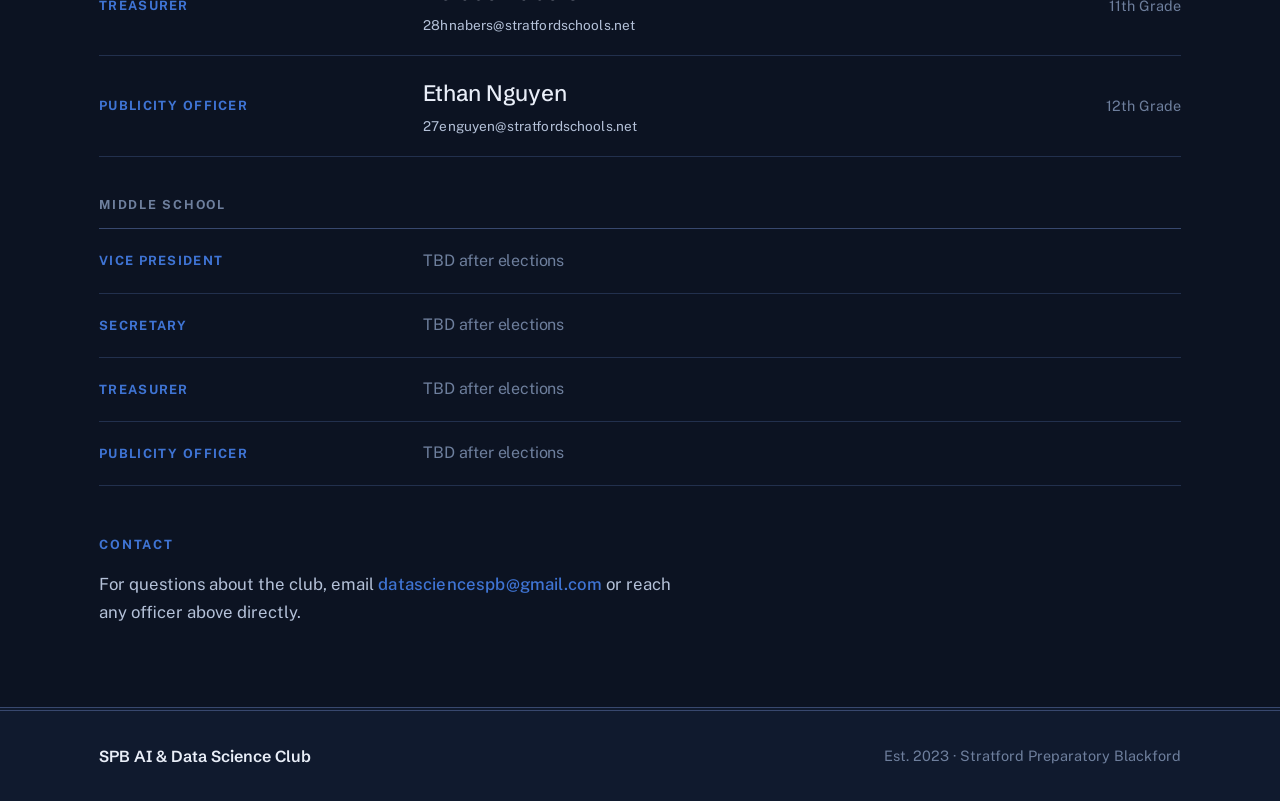
==== commit 77ab7504: "Upcoming FAQ + description + host visibility; About title + contact email size - Rename Good to Know" ====
--- a/about.html
+++ b/about.html
@@ -16,7 +16,7 @@
   <meta property="og:image" content="https://spbdatascience.org/logo.png" />
   <meta name="twitter:card" content="summary" />
   <link rel="icon" type="image/png" href="/logo.png" />
-  <link rel="stylesheet" href="css/style.css?v=41" />
+  <link rel="stylesheet" href="css/style.css?v=45" />
 </head>
 <body>
 
@@ -48,7 +48,7 @@
 
       <div class="page-header compact">
         <span class="kicker">The Club</span>
-        <h1 class="section-title">About</h1>
+        <h1 class="section-title">Club Description <span class="title-sub">(from enrichment guide)</span></h1>
       </div>
 
       <div class="about-desc">
--- a/css/style.css
+++ b/css/style.css
@@ -210,6 +210,14 @@
   letter-spacing: -.02em;
   line-height: 1.1;
   color: var(--ink);
+}
+.section-title .title-sub {
+  display: block;
+  margin-top: .35rem;
+  font-size: clamp(1rem, 2vw, 1.35rem);
+  font-weight: 500;
+  letter-spacing: 0;
+  color: var(--ink-faint);
 }
 
 /* ── Hero ── */
@@ -421,18 +429,54 @@
   padding: clamp(3.5rem, 7vw, 5.5rem) 0 0;
   margin-bottom: clamp(2.5rem, 5vw, 4rem);
   display: grid;
-  grid-template-columns: minmax(0, 1fr) clamp(340px, 36vw, 480px);
+  grid-template-columns: minmax(0, 1fr) clamp(370px, 40vw, 540px);
   gap: clamp(2rem, 5vw, 4.5rem);
   align-items: start;
 }
 .event-hero-text .section-title { margin-top: .6rem; }
 .event-hero .page-intro { margin-top: 1.5rem; }
+
+/* Big, enticing sign-up call to action */
+.signup-btn {
+  display: inline-flex;
+  align-items: center;
+  gap: .55rem;
+  margin-top: 1.9rem;
+  padding: 1rem 2.5rem;
+  background: var(--blue);
+  color: #fff;
+  font-family: var(--font-display);
+  font-size: 1.22rem;
+  font-weight: 700;
+  letter-spacing: -.01em;
+  border-radius: 11px;
+  box-shadow: 0 12px 30px rgba(63, 116, 212, .38);
+  transition: transform .18s ease, background .18s, box-shadow .18s;
+}
+.signup-btn:hover {
+  background: var(--blue-bright);
+  transform: translateY(-2px);
+  box-shadow: 0 16px 38px rgba(63, 116, 212, .5);
+}
+.signup-arrow { transition: transform .18s ease; }
+.signup-btn:hover .signup-arrow { transform: translateX(4px); }
+
+/* Detail boxes tucked under the hero text, two across */
+.event-hero-text .event-grid {
+  grid-template-columns: repeat(2, minmax(0, 1fr));
+  margin-top: 2.2rem;
+  margin-bottom: 0;
+}
 .event-hosts {
-  margin-top: 1rem;
-  font-size: .92rem;
-  font-weight: 600;
-  color: var(--ink-faint);
+  margin-top: 1.1rem;
+  font-size: 1.05rem;
+  font-weight: 500;
+  color: var(--ink-soft);
   letter-spacing: .01em;
+}
+.event-hosts strong {
+  font-weight: 700;
+  color: var(--blue-bright);
 }
 
 .poster-pin {
@@ -485,16 +529,23 @@
   }
 }
 
-/* ── Map embed (Upcoming: Getting There) ── */
+/* ── Map embed (Upcoming: Getting There) — compact, map beside the address ── */
+.getting-there { margin-bottom: clamp(2rem, 4vw, 3rem); }
+.map-row {
+  display: grid;
+  grid-template-columns: minmax(0, 340px) 1fr;
+  gap: 1.6rem;
+  align-items: center;
+  margin-top: 1rem;
+}
 .map-frame {
-  margin-top: 1.25rem;
   position: relative;
   width: 100%;
-  aspect-ratio: 16 / 9;
+  aspect-ratio: 16 / 10;
   border: 1px solid var(--rule);
   border-radius: 12px;
   overflow: hidden;
-  box-shadow: 0 10px 30px rgba(20, 31, 54, .12);
+  box-shadow: 0 8px 22px rgba(20, 31, 54, .12);
 }
 .map-frame iframe {
   position: absolute;
@@ -505,13 +556,13 @@
   display: block;
 }
 .map-note {
-  margin-top: 1rem;
   font-size: .95rem;
-  color: var(--ink-soft);
-}
-.map-note .event-link { font-weight: 600; }
-@media (max-width: 640px) {
-  .map-frame { aspect-ratio: 4 / 3; }
+  line-height: 1.6;
+  color: var(--ink-soft);
+}
+.map-note .event-link { font-weight: 600; display: inline-block; margin-top: .4rem; }
+@media (max-width: 600px) {
+  .map-row { grid-template-columns: 1fr; gap: 1rem; }
 }
 
 /* ── Placeholders (photo / gallery) ── */
@@ -893,7 +944,7 @@
   color: var(--ink-soft);
   max-width: 60ch;
 }
-.contact-line a { color: var(--blue); font-weight: 500; }
+.contact-line a { color: var(--blue); font-weight: 500; font-size: inherit; }
 .contact-line a:hover { text-decoration: underline; }
 .roster-name--empty {
   font-family: var(--font-text);
@@ -955,9 +1006,8 @@
 @media (max-width: 720px) {
   .masthead-inner {
     flex-wrap: wrap;
-    row-gap: .6rem;
-    padding-top: .7rem;
-    padding-bottom: .7rem;
+    gap: .55rem;
+    padding: .7rem clamp(.85rem, 3vw, 1.25rem);
   }
   .brand img { width: 46px; height: 46px; }
   .masthead-right { margin-left: auto; }
@@ -1007,11 +1057,11 @@
 }
 
 /* ── GPU pill on small screens ──
-   The enhanced pill (three per-machine usage bars, injected by gpu-status.js)
-   is too wide for a phone masthead and was overflowing the bar, crowding the
-   logo, and wrapping awkwardly. Keep the masthead top row stable and shrink the
-   pill to a compact bars-only widget. The injected styles use !important, so
-   these overrides are scoped to .masthead and also use !important to win. */
+   Keep the full "fancy" pill on phones too: the status label plus the three
+   per-machine usage bars (injected by gpu-status.js) and the tap-to-open popup.
+   It just gets tightened so it shares the masthead row with the logo and login
+   without overflowing. The injected styles use !important, so these overrides
+   are scoped to .masthead and also use !important to win. */
 @media (max-width: 720px) {
   .masthead-inner { flex-wrap: wrap; }
   /* Row 1: logo on the left, status + login on the right, never overflowing */
@@ -1023,20 +1073,17 @@
   }
   .masthead-right .gpu-status-pill,
   .masthead-right #gpuPill { flex-shrink: 0; }
-  /* Compact pill: drop the wordy label and the percent readouts, keep the
-     color-coded bars; full detail stays one tap away in the popup. */
-  .masthead .gpu-status-pill .gt { display: none !important; }
-  .masthead .gpu-bar-pct { display: none !important; }
-  .masthead .gpu-bar-track { width: 26px !important; }
+  .masthead .gpu-bar-track { width: 30px !important; }
   .masthead #gpuPill,
   .masthead .gpu-status-pill {
-    gap: .45rem !important;
-    padding: .35rem .55rem !important;
+    gap: .4rem !important;
+    padding: .3rem .6rem !important;
   }
 }
-@media (max-width: 380px) {
-  .masthead .gpu-bar-track { width: 20px !important; }
-  .masthead .nav-login { padding: .42rem .8rem; }
+@media (max-width: 400px) {
+  .masthead .gpu-bar-track { width: 22px !important; }
+  .masthead .gpu-bar-pct { display: none !important; }
+  .masthead .nav-login { padding: .42rem .8rem; font-size: .82rem; }
 }
 
 
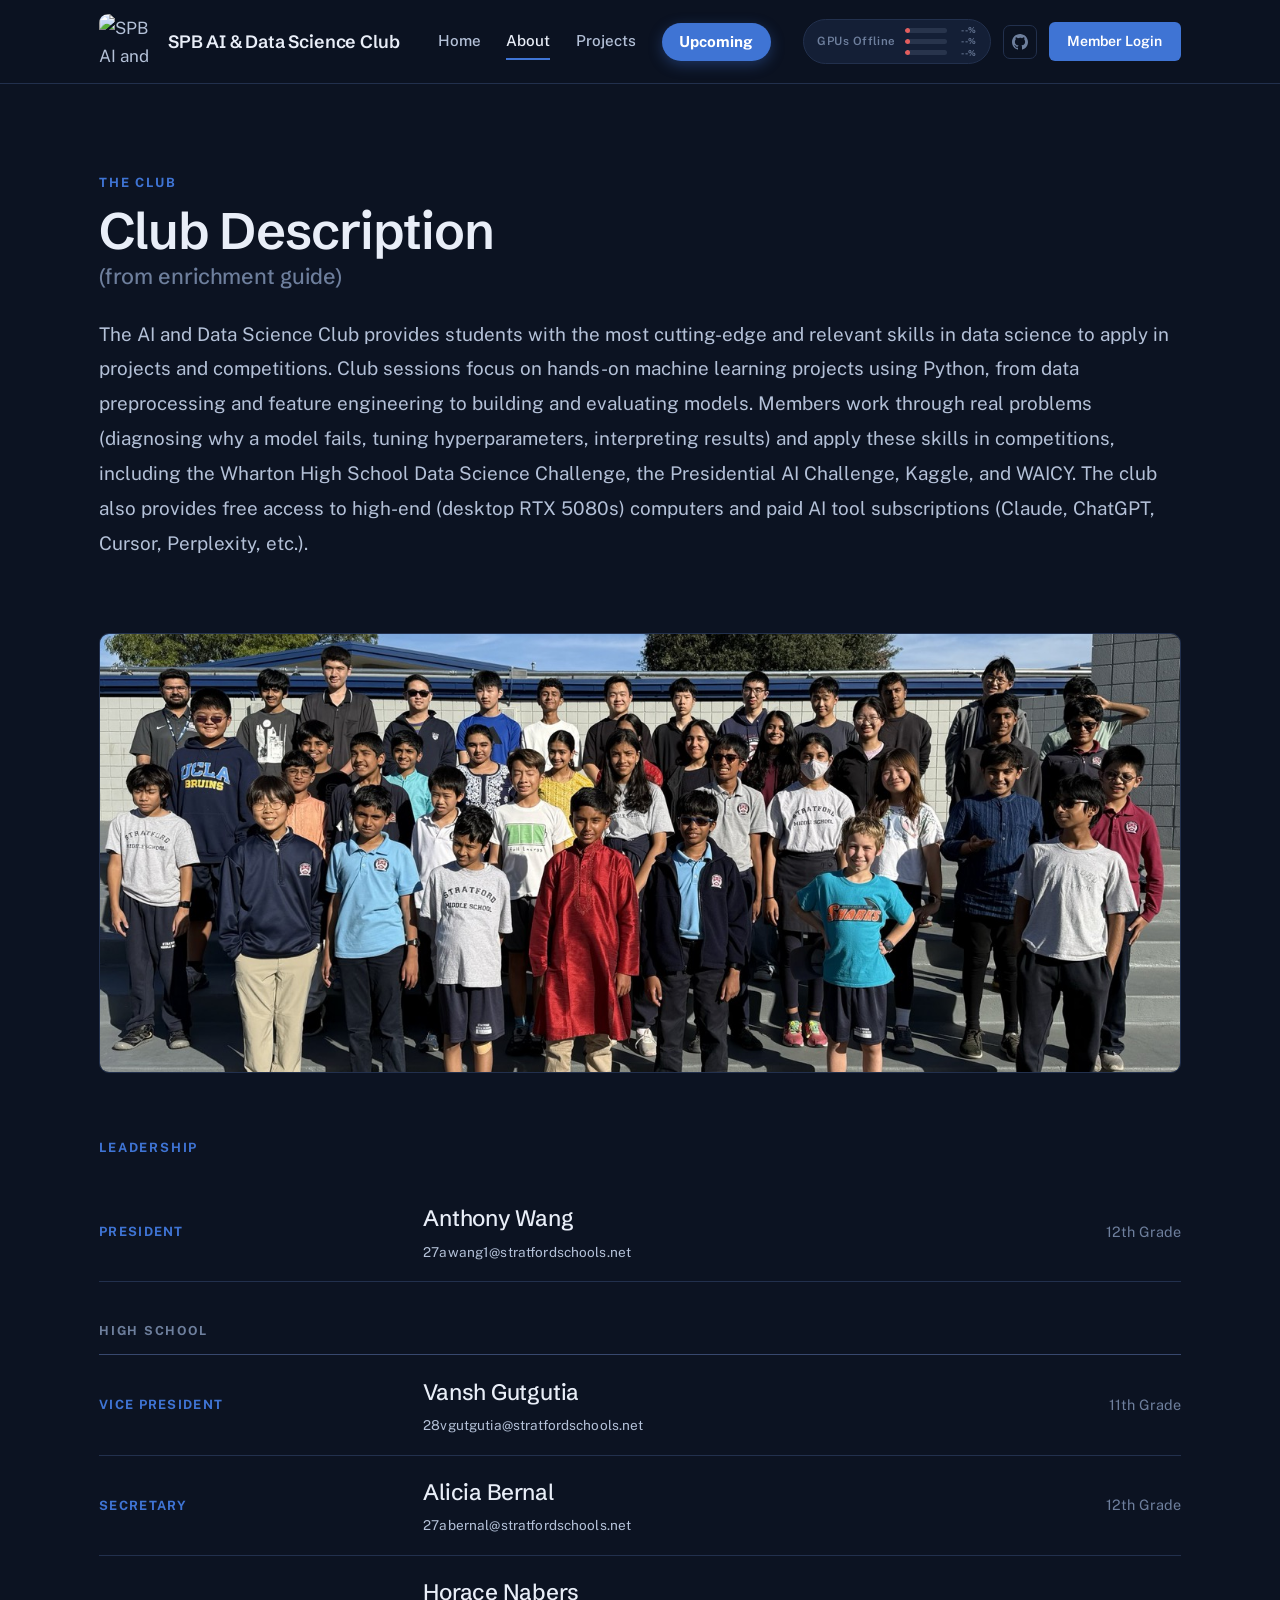
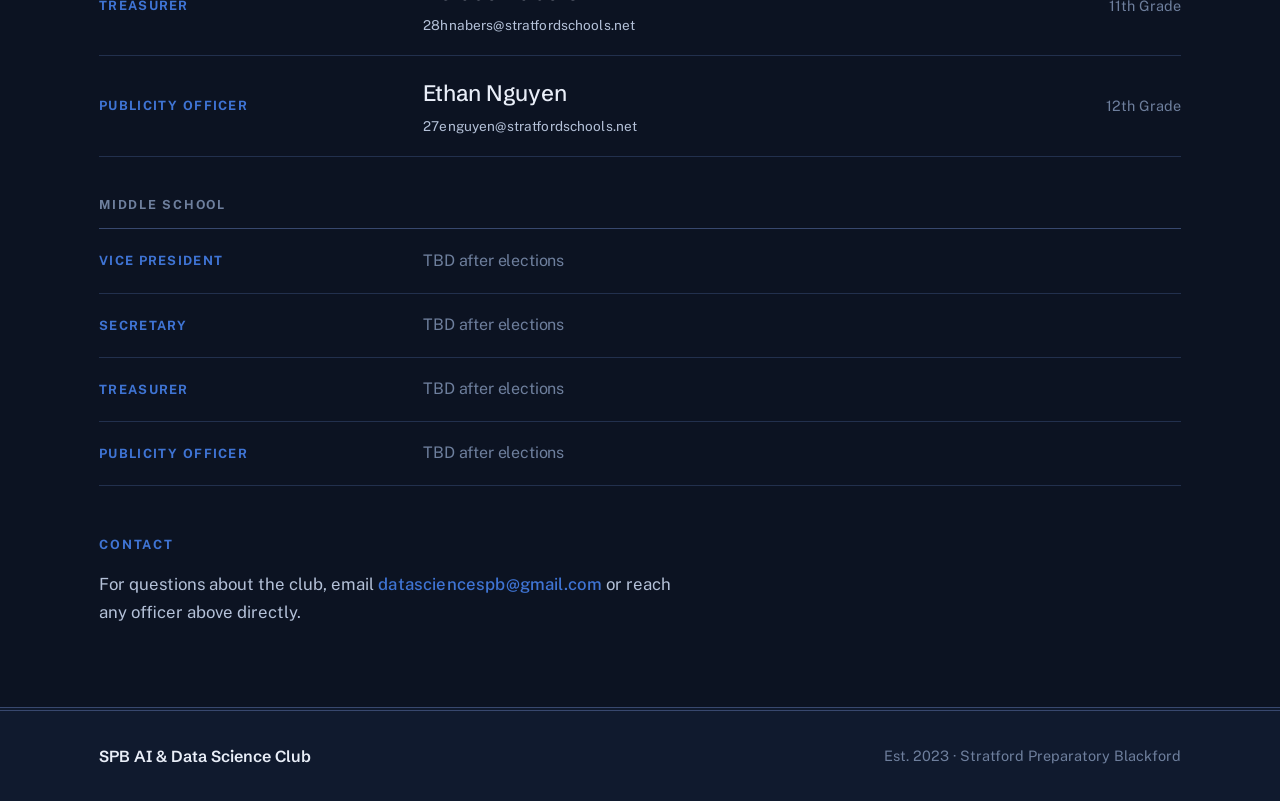
==== commit 64416c50: "Nav: Upcoming last + highlighted CTA; Demos renamed Projects, old Projects tab removed; drop '& Mini" ====
--- a/about.html
+++ b/about.html
@@ -16,7 +16,7 @@
   <meta property="og:image" content="https://spbdatascience.org/logo.png" />
   <meta name="twitter:card" content="summary" />
   <link rel="icon" type="image/png" href="/logo.png" />
-  <link rel="stylesheet" href="css/style.css?v=45" />
+  <link rel="stylesheet" href="css/style.css?v=46" />
 </head>
 <body>
 
@@ -29,9 +29,8 @@
       <nav class="nav-links">
         <a href="/" data-nav="home">Home</a>
         <a href="/about" class="active" data-nav="about">About</a>
-        <a href="/projects" data-nav="projects">Projects</a>
-        <a href="/upcoming" data-nav="upcoming">Upcoming</a>
-        <a href="https://demo.spbdatascience.org" data-nav="demos">Demos</a>
+        <a href="https://demo.spbdatascience.org" data-nav="projects">Projects</a>
+        <a href="/upcoming" class="nav-cta" data-nav="upcoming">Upcoming</a>
       </nav>
       <div class="masthead-right">
         <div class="gpu-status-pill" id="gpuPill"><div class="gd" id="gpuDot"></div><span class="gt" id="gpuTxt">GPUs</span></div>
--- a/css/style.css
+++ b/css/style.css
@@ -129,6 +129,28 @@
 .nav-links a.active {
   color: var(--ink);
   border-bottom-color: var(--blue);
+}
+
+/* Highlighted call-to-action tab (Upcoming) so visitors go sign up */
+.nav-links a.nav-cta {
+  color: #fff;
+  background: var(--blue);
+  font-weight: 700;
+  padding: .4rem 1.1rem;
+  border-radius: 999px;
+  border-bottom: none;
+  box-shadow: 0 4px 14px rgba(63, 116, 212, .35);
+  transition: background .15s, transform .15s, box-shadow .15s;
+}
+.nav-links a.nav-cta:hover {
+  color: #fff;
+  background: var(--blue-bright);
+  transform: translateY(-1px);
+  box-shadow: 0 6px 18px rgba(63, 116, 212, .5);
+}
+.nav-links a.nav-cta.active {
+  color: #fff;
+  border-bottom: none;
 }
 
 .masthead-right {
